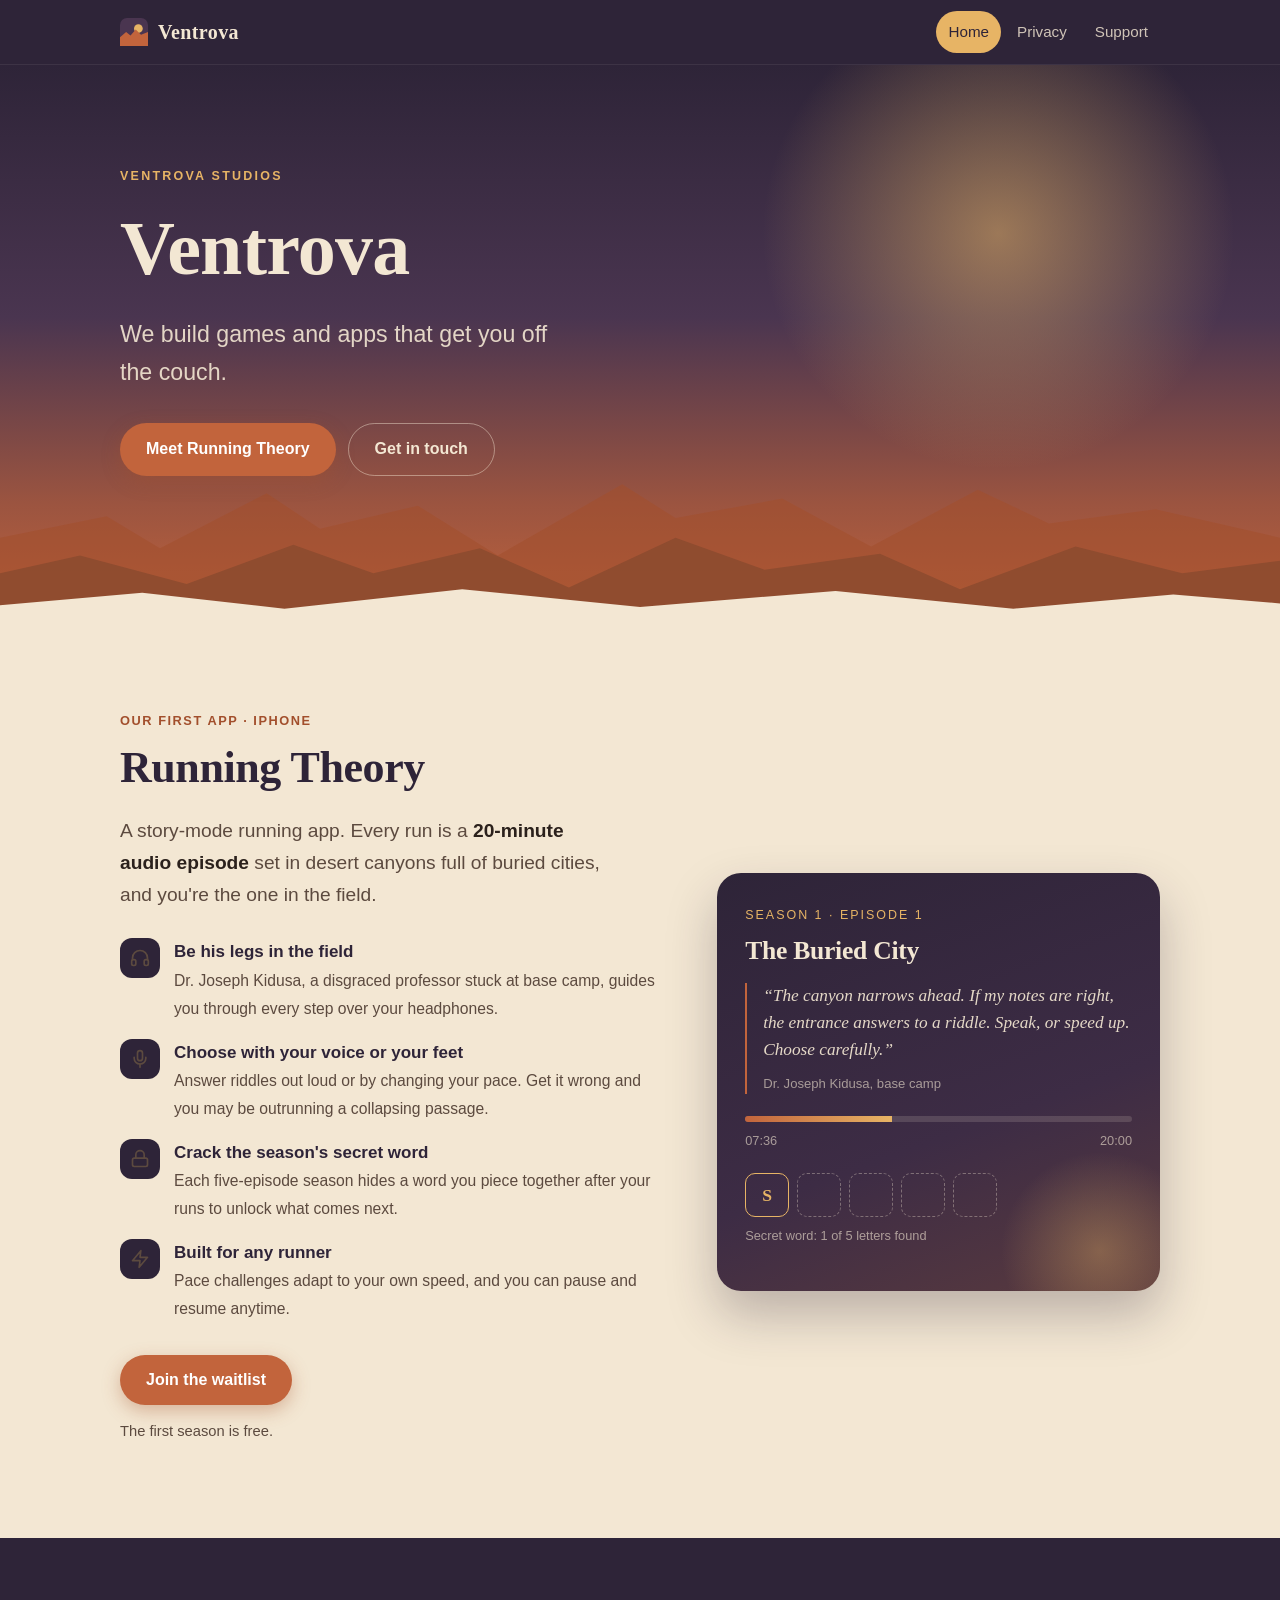
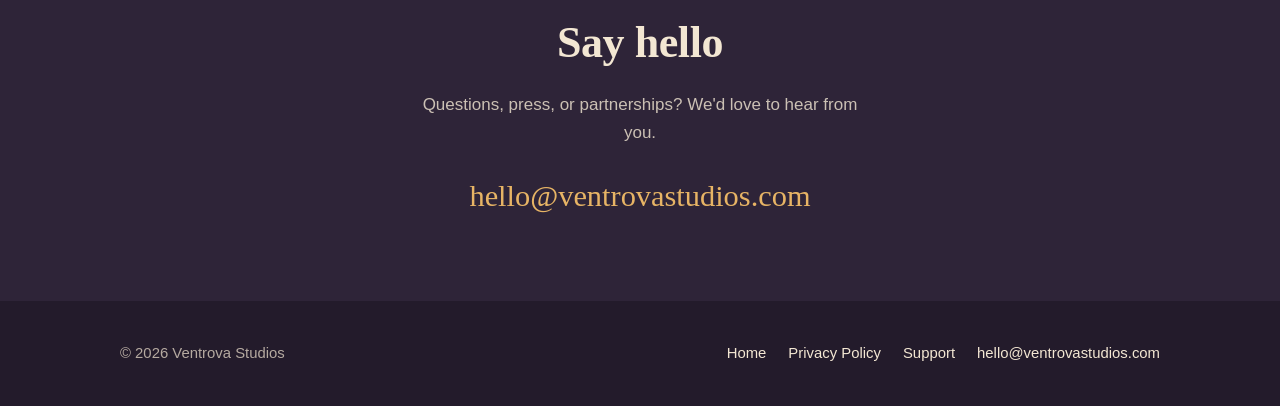
==== index.html @ 7eede2f4 "Add Ventrova Studios website Static GitHub Pages site: home page with Running Theory, privacy policy" ====
<!DOCTYPE html>
<html lang="en">
<head>
  <meta charset="utf-8">
  <meta name="viewport" content="width=device-width, initial-scale=1">
  <title>Ventrova Studios — Games and apps that get you off the couch</title>
  <meta name="description" content="Ventrova Studios builds games and apps that get you off the couch. Meet Running Theory, a story-mode running adventure for iPhone.">
  <meta name="theme-color" content="#2e2438">
  <meta property="og:title" content="Ventrova Studios">
  <meta property="og:description" content="Games and apps that get you off the couch.">
  <meta property="og:type" content="website">
  <meta property="og:url" content="https://ventrovastudios.com/">
  <link rel="icon" href="data:image/svg+xml,%3Csvg xmlns='http://www.w3.org/2000/svg' viewBox='0 0 32 32'%3E%3Crect width='32' height='32' rx='8' fill='%232e2438'/%3E%3Ccircle cx='21' cy='12' r='5' fill='%23e7b465'/%3E%3Cpath d='M0 32V22l7-6 5 4 6-7 6 6 8-3v16z' fill='%23c2643c'/%3E%3C/svg%3E">
  <link rel="stylesheet" href="style.css">
</head>
<body>
  <a class="skip-link" href="#main">Skip to content</a>

  <header class="site-header">
    <nav class="container nav" aria-label="Main">
      <a class="brand" href="index.html">
        <svg class="brand-mark" viewBox="0 0 32 32" aria-hidden="true"><rect width="32" height="32" rx="8" fill="#4a3550"/><circle cx="21" cy="12" r="5" fill="#e7b465"/><path d="M0 32V22l7-6 5 4 6-7 6 6 8-3v16z" fill="#c2643c"/></svg>
        <span class="brand-text">Ventrova</span>
      </a>
      <ul class="nav-links">
        <li><a href="index.html" aria-current="page">Home</a></li>
        <li><a href="privacy.html">Privacy</a></li>
        <li><a href="support.html">Support</a></li>
      </ul>
    </nav>
  </header>

  <main id="main">
    <section class="hero">
      <div class="container hero-inner">
        <span class="eyebrow">Ventrova Studios</span>
        <h1>Ventrova</h1>
        <p class="lede">We build games and apps that get you off the couch.</p>
        <div class="btn-row">
          <a class="btn btn-primary" href="#running-theory">Meet Running Theory</a>
          <a class="btn btn-ghost" href="#contact">Get in touch</a>
        </div>
      </div>
      <svg class="canyon" viewBox="0 0 1440 220" preserveAspectRatio="none" aria-hidden="true">
        <path d="M0 120 L120 96 L180 132 L300 70 L360 110 L470 84 L560 140 L700 60 L760 98 L880 76 L980 130 L1100 66 L1180 104 L1300 88 L1440 120 V220 H0Z" fill="#a24f2c" opacity="0.55"/>
        <path d="M0 160 L90 140 L210 172 L330 128 L420 160 L540 132 L640 176 L760 120 L860 156 L990 138 L1080 178 L1210 130 L1330 160 L1440 146 V220 H0Z" fill="#8a4a2f" opacity="0.8"/>
        <path d="M0 196 L160 182 L320 200 L520 178 L720 198 L940 180 L1140 200 L1320 184 L1440 194 V220 H0Z" fill="#f3e7d3"/>
      </svg>
    </section>

    <section class="section section-sand" id="running-theory" aria-labelledby="rt-title">
      <div class="container app">
        <div>
          <span class="app-tag">Our first app · iPhone</span>
          <h2 class="section-title" id="rt-title">Running Theory</h2>
          <p class="app-pitch">A story-mode running app. Every run is a <strong>20-minute audio episode</strong> set in desert canyons full of buried cities, and you're the one in the field.</p>

          <ul class="features">
            <li>
              <span class="feature-icon" aria-hidden="true"><svg viewBox="0 0 24 24" fill="none" stroke="currentColor" stroke-width="2" stroke-linecap="round" stroke-linejoin="round"><path d="M3 14v-2a9 9 0 0 1 18 0v2"/><rect x="2" y="14" width="5" height="7" rx="2"/><rect x="17" y="14" width="5" height="7" rx="2"/></svg></span>
              <div><strong>Be his legs in the field</strong><span>Dr. Joseph Kidusa, a disgraced professor stuck at base camp, guides you through every step over your headphones.</span></div>
            </li>
            <li>
              <span class="feature-icon" aria-hidden="true"><svg viewBox="0 0 24 24" fill="none" stroke="currentColor" stroke-width="2" stroke-linecap="round" stroke-linejoin="round"><path d="M12 2a3 3 0 0 0-3 3v6a3 3 0 0 0 6 0V5a3 3 0 0 0-3-3z"/><path d="M19 10v1a7 7 0 0 1-14 0v-1"/><path d="M12 18v4"/></svg></span>
              <div><strong>Choose with your voice or your feet</strong><span>Answer riddles out loud or by changing your pace. Get it wrong and you may be outrunning a collapsing passage.</span></div>
            </li>
            <li>
              <span class="feature-icon" aria-hidden="true"><svg viewBox="0 0 24 24" fill="none" stroke="currentColor" stroke-width="2" stroke-linecap="round" stroke-linejoin="round"><rect x="3" y="11" width="18" height="10" rx="2"/><path d="M7 11V7a5 5 0 0 1 10 0v4"/></svg></span>
              <div><strong>Crack the season's secret word</strong><span>Each five-episode season hides a word you piece together after your runs to unlock what comes next.</span></div>
            </li>
            <li>
              <span class="feature-icon" aria-hidden="true"><svg viewBox="0 0 24 24" fill="none" stroke="currentColor" stroke-width="2" stroke-linecap="round" stroke-linejoin="round"><path d="M13 2 3 14h9l-1 8 10-12h-9l1-8z"/></svg></span>
              <div><strong>Built for any runner</strong><span>Pace challenges adapt to your own speed, and you can pause and resume anytime.</span></div>
            </li>
          </ul>

          <a class="btn btn-primary" href="https://running-theory.launchlist.page">Join the waitlist</a>
          <p class="app-note">The first season is free.</p>
        </div>

        <aside class="episode-card" aria-label="Example episode">
          <div class="episode-meta">Season 1 · Episode 1</div>
          <h3>The Buried City</h3>
          <blockquote class="transcript">
            “The canyon narrows ahead. If my notes are right, the entrance answers to a riddle. Speak, or speed up. Choose carefully.”
            <cite>Dr. Joseph Kidusa, base camp</cite>
          </blockquote>
          <div class="progress" role="img" aria-label="Episode progress: 7 of 20 minutes"><span></span></div>
          <div class="progress-labels"><span>07:36</span><span>20:00</span></div>
          <div class="word-slots" aria-hidden="true">
            <span class="found">S</span><span></span><span></span><span></span><span></span>
          </div>
          <p class="word-caption">Secret word: 1 of 5 letters found</p>
        </aside>
      </div>
    </section>

    <section class="section contact" id="contact" aria-labelledby="contact-title">
      <div class="container">
        <h2 class="section-title" id="contact-title">Say hello</h2>
        <p>Questions, press, or partnerships? We'd love to hear from you.</p>
        <a class="contact-email" href="mailto:hello@ventrovastudios.com">hello@ventrovastudios.com</a>
      </div>
    </section>
  </main>

  <footer class="site-footer">
    <div class="container footer-inner">
      <p>© 2026 Ventrova Studios</p>
      <ul class="footer-links">
        <li><a href="index.html">Home</a></li>
        <li><a href="privacy.html">Privacy Policy</a></li>
        <li><a href="support.html">Support</a></li>
        <li><a href="mailto:hello@ventrovastudios.com">hello@ventrovastudios.com</a></li>
      </ul>
    </div>
  </footer>
</body>
</html>
---- style.css ----
/* Ventrova Studios — shared styles */

:root {
  --sand: #f3e7d3;
  --sand-deep: #e6d2b3;
  --terracotta: #c2643c;
  --terracotta-dark: #a24f2c;
  --clay: #8a4a2f;
  --dusk: #2e2438;
  --dusk-mid: #4a3550;
  --ink: #2b211c;
  --ink-soft: #5c4a3f;
  --gold: #e7b465;
  --radius: 14px;
  --max: 1080px;
  --serif: "Iowan Old Style", "Palatino Linotype", Palatino, Georgia, serif;
  --sans: -apple-system, BlinkMacSystemFont, "Segoe UI", Roboto, "Helvetica Neue", Arial, sans-serif;
}

*,
*::before,
*::after { box-sizing: border-box; }

html { -webkit-text-size-adjust: 100%; }

body {
  margin: 0;
  font-family: var(--sans);
  font-size: 1.0625rem;
  line-height: 1.65;
  color: var(--ink);
  background: var(--sand);
  display: flex;
  flex-direction: column;
  min-height: 100vh;
}

main { flex: 1; }

img, svg { max-width: 100%; display: block; }

a { color: var(--terracotta-dark); text-underline-offset: 3px; }
a:hover { color: var(--clay); }

h1, h2, h3 {
  font-family: var(--serif);
  line-height: 1.15;
  letter-spacing: -0.01em;
  margin: 0 0 0.5em;
}

.container {
  width: 100%;
  max-width: var(--max);
  margin: 0 auto;
  padding: 0 20px;
}

.narrow { max-width: 760px; }

.skip-link {
  position: absolute;
  left: -999px;
  top: 0;
  background: var(--terracotta);
  color: #fff;
  padding: 8px 14px;
  z-index: 100;
}
.skip-link:focus { left: 12px; top: 12px; }

/* ---------- Nav ---------- */

.site-header {
  background: var(--dusk);
  color: var(--sand);
  position: sticky;
  top: 0;
  z-index: 10;
  border-bottom: 1px solid rgba(243, 231, 211, 0.08);
}

.nav {
  display: flex;
  align-items: center;
  justify-content: space-between;
  gap: 16px;
  min-height: 64px;
}

.brand {
  display: inline-flex;
  align-items: center;
  gap: 10px;
  color: var(--sand);
  text-decoration: none;
  font-family: var(--serif);
  font-size: 1.25rem;
  font-weight: 600;
  letter-spacing: 0.02em;
}
.brand:hover { color: #fff; }
.brand-mark { width: 28px; height: 28px; flex: none; }

.nav-links {
  display: flex;
  gap: 4px;
  list-style: none;
  margin: 0;
  padding: 0;
}

.nav-links a {
  display: block;
  padding: 8px 12px;
  border-radius: 999px;
  color: rgba(243, 231, 211, 0.82);
  text-decoration: none;
  font-size: 0.95rem;
  font-weight: 500;
}
.nav-links a:hover { color: #fff; background: rgba(243, 231, 211, 0.08); }
.nav-links a[aria-current="page"] { color: var(--dusk); background: var(--gold); }

/* ---------- Hero ---------- */

.hero {
  position: relative;
  overflow: hidden;
  color: var(--sand);
  background:
    radial-gradient(circle at 78% 30%, rgba(231, 180, 101, 0.55) 0, rgba(231, 180, 101, 0) 22%),
    linear-gradient(180deg, var(--dusk) 0%, var(--dusk-mid) 45%, #9b5440 78%, var(--terracotta) 100%);
  padding: 96px 0 0;
}

.hero-inner { position: relative; z-index: 2; padding-bottom: 150px; }

.eyebrow {
  display: inline-block;
  font-size: 0.78rem;
  font-weight: 600;
  letter-spacing: 0.18em;
  text-transform: uppercase;
  color: var(--gold);
  margin-bottom: 18px;
}

.hero h1 {
  font-size: clamp(2.6rem, 8vw, 4.75rem);
  font-weight: 600;
  margin-bottom: 0.3em;
}

.hero .lede {
  font-size: clamp(1.15rem, 2.6vw, 1.45rem);
  max-width: 34ch;
  color: rgba(243, 231, 211, 0.9);
  margin: 0 0 32px;
}

.canyon {
  position: absolute;
  left: 0;
  right: 0;
  bottom: -1px;
  width: 100%;
  height: auto;
  z-index: 1;
}

/* ---------- Buttons ---------- */

.btn {
  display: inline-flex;
  align-items: center;
  justify-content: center;
  gap: 8px;
  min-height: 48px;
  padding: 12px 26px;
  border-radius: 999px;
  font-weight: 600;
  font-size: 1rem;
  text-decoration: none;
  transition: transform 0.15s ease, background-color 0.15s ease, box-shadow 0.15s ease;
}
.btn:hover { transform: translateY(-1px); }

.btn-primary {
  background: var(--terracotta);
  color: #fff;
  box-shadow: 0 6px 18px rgba(162, 79, 44, 0.35);
}
.btn-primary:hover { background: var(--terracotta-dark); color: #fff; }

.btn-ghost {
  color: var(--sand);
  border: 1.5px solid rgba(243, 231, 211, 0.45);
}
.btn-ghost:hover { color: #fff; border-color: var(--sand); }

.btn-row { display: flex; flex-wrap: wrap; gap: 12px; }

/* ---------- Sections ---------- */

.section { padding: 80px 0; }

.section-sand { background: var(--sand); }
.section-deep { background: var(--sand-deep); }

.section-title {
  font-size: clamp(1.9rem, 5vw, 2.75rem);
  color: var(--dusk);
}

/* App feature */

.app {
  display: grid;
  grid-template-columns: 1.1fr 0.9fr;
  gap: 56px;
  align-items: center;
}

.app-tag {
  display: inline-block;
  font-size: 0.8rem;
  font-weight: 600;
  letter-spacing: 0.12em;
  text-transform: uppercase;
  color: var(--terracotta-dark);
  margin-bottom: 12px;
}

.app-pitch {
  font-size: 1.2rem;
  color: var(--ink-soft);
  margin: 0 0 28px;
  max-width: 46ch;
}

.app-pitch strong { color: var(--ink); }

.features {
  list-style: none;
  padding: 0;
  margin: 0 0 32px;
  display: grid;
  gap: 16px;
}

.features li {
  display: grid;
  grid-template-columns: 40px 1fr;
  gap: 14px;
  align-items: start;
}

.feature-icon {
  width: 40px;
  height: 40px;
  border-radius: 12px;
  background: var(--dusk);
  color: var(--gold);
  display: grid;
  place-items: center;
}
.feature-icon svg { width: 20px; height: 20px; }

.features strong { display: block; color: var(--dusk); }
.features span { color: var(--ink-soft); font-size: 0.98rem; }

.app-note { margin-top: 14px; font-size: 0.92rem; color: var(--ink-soft); }

/* Episode card */

.episode-card {
  position: relative;
  background: linear-gradient(160deg, var(--dusk) 0%, #3d2c45 60%, #5a3a3e 100%);
  color: var(--sand);
  border-radius: 24px;
  padding: 32px 28px;
  box-shadow: 0 24px 50px rgba(46, 36, 56, 0.28);
  overflow: hidden;
}

.episode-card::after {
  content: "";
  position: absolute;
  inset: auto -40px -60px auto;
  width: 200px;
  height: 200px;
  border-radius: 50%;
  background: radial-gradient(circle, rgba(231, 180, 101, 0.35), rgba(231, 180, 101, 0) 70%);
}

.episode-meta {
  font-size: 0.78rem;
  letter-spacing: 0.16em;
  text-transform: uppercase;
  color: var(--gold);
  margin-bottom: 10px;
}

.episode-card h3 { font-size: 1.6rem; margin-bottom: 18px; }

.transcript {
  font-family: var(--serif);
  font-style: italic;
  font-size: 1.08rem;
  line-height: 1.55;
  border-left: 2px solid var(--terracotta);
  padding-left: 16px;
  margin: 0 0 22px;
  color: rgba(243, 231, 211, 0.92);
}

.transcript cite {
  display: block;
  margin-top: 10px;
  font-style: normal;
  font-family: var(--sans);
  font-size: 0.82rem;
  color: rgba(243, 231, 211, 0.6);
}

.progress {
  height: 6px;
  border-radius: 999px;
  background: rgba(243, 231, 211, 0.15);
  overflow: hidden;
}
.progress span {
  display: block;
  width: 38%;
  height: 100%;
  background: linear-gradient(90deg, var(--terracotta), var(--gold));
}

.progress-labels {
  display: flex;
  justify-content: space-between;
  font-size: 0.8rem;
  color: rgba(243, 231, 211, 0.6);
  margin-top: 8px;
  font-variant-numeric: tabular-nums;
}

.word-slots {
  display: flex;
  gap: 8px;
  margin-top: 22px;
}
.word-slots span {
  flex: 1;
  aspect-ratio: 1;
  max-width: 44px;
  border-radius: 10px;
  border: 1.5px dashed rgba(243, 231, 211, 0.35);
  display: grid;
  place-items: center;
  font-family: var(--serif);
  font-weight: 600;
  font-size: 1.1rem;
}
.word-slots span.found {
  border-style: solid;
  border-color: var(--gold);
  color: var(--gold);
}
.word-caption { font-size: 0.8rem; color: rgba(243, 231, 211, 0.6); margin-top: 8px; }

/* Contact band */

.contact {
  text-align: center;
  background: var(--dusk);
  color: var(--sand);
}
.contact .section-title { color: var(--sand); }
.contact p { color: rgba(243, 231, 211, 0.8); margin: 0 auto 24px; max-width: 46ch; }
.contact-email {
  font-family: var(--serif);
  font-size: clamp(1.3rem, 4.6vw, 1.9rem);
  color: var(--gold);
  text-decoration: none;
  word-break: break-word;
}
.contact-email:hover { color: #fff; text-decoration: underline; }

/* ---------- Content pages ---------- */

.page-header {
  background: linear-gradient(180deg, var(--dusk) 0%, var(--dusk-mid) 100%);
  color: var(--sand);
  padding: 64px 0 56px;
}
.page-header h1 { font-size: clamp(2.2rem, 6vw, 3.25rem); }
.page-header p { color: rgba(243, 231, 211, 0.82); margin: 0; max-width: 52ch; }

.prose { padding: 56px 0 80px; }
.prose h2 {
  font-size: 1.55rem;
  color: var(--dusk);
  margin-top: 2em;
}
.prose h2:first-child { margin-top: 0; }
.prose h3 { font-size: 1.2rem; color: var(--dusk); margin-top: 1.6em; }
.prose ul { padding-left: 1.25em; }
.prose li { margin-bottom: 0.4em; }
.prose .updated { color: var(--ink-soft); font-size: 0.95rem; }

.card {
  background: #fbf5ea;
  border: 1px solid var(--sand-deep);
  border-radius: var(--radius);
  padding: 24px;
}

.support-contact {
  display: flex;
  flex-wrap: wrap;
  align-items: center;
  justify-content: space-between;
  gap: 16px;
  margin-bottom: 48px;
}
.support-contact h2 { margin: 0 0 4px; font-size: 1.35rem; }
.support-contact p { margin: 0; color: var(--ink-soft); }

/* FAQ */

.faq { display: grid; gap: 12px; }

.faq details {
  background: #fbf5ea;
  border: 1px solid var(--sand-deep);
  border-radius: var(--radius);
  padding: 0 20px;
}

.faq summary {
  cursor: pointer;
  list-style: none;
  padding: 18px 32px 18px 0;
  font-weight: 600;
  color: var(--dusk);
  position: relative;
}
.faq summary::-webkit-details-marker { display: none; }
.faq summary::after {
  content: "+";
  position: absolute;
  right: 0;
  top: 50%;
  transform: translateY(-50%);
  font-size: 1.4rem;
  font-weight: 400;
  color: var(--terracotta);
}
.faq details[open] summary::after { content: "\2212"; }
.faq details p { margin: 0 0 18px; color: var(--ink-soft); }

/* ---------- Footer ---------- */

.site-footer {
  background: #231b2b;
  color: rgba(243, 231, 211, 0.7);
  padding: 40px 0;
  font-size: 0.93rem;
}

.footer-inner {
  display: flex;
  flex-wrap: wrap;
  justify-content: space-between;
  align-items: center;
  gap: 20px;
}

.footer-links {
  display: flex;
  flex-wrap: wrap;
  gap: 6px 22px;
  list-style: none;
  margin: 0;
  padding: 0;
}
.site-footer a { color: var(--sand); text-decoration: none; }
.site-footer a:hover { color: var(--gold); text-decoration: underline; }
.site-footer p { margin: 0; }

/* ---------- Focus ---------- */

a:focus-visible,
summary:focus-visible {
  outline: 3px solid var(--gold);
  outline-offset: 3px;
  border-radius: 6px;
}

/* ---------- Responsive ---------- */

@media (max-width: 860px) {
  .app { grid-template-columns: 1fr; gap: 40px; }
}

@media (max-width: 560px) {
  body { font-size: 1rem; }
  .container { padding: 0 16px; }
  .nav { min-height: 58px; gap: 8px; }
  .brand { font-size: 1.1rem; gap: 8px; }
  .brand-mark { width: 24px; height: 24px; }
  .nav-links a { padding: 7px 10px; font-size: 0.88rem; }
  .hero { padding-top: 64px; }
  .hero-inner { padding-bottom: 100px; }
  .btn-row .btn { flex: 1 1 100%; }
  .section { padding: 60px 0; }
  .episode-card { padding: 26px 20px; }
  .footer-inner { flex-direction: column; align-items: flex-start; }
}

@media (max-width: 360px) {
  .brand-text { display: none; }
}

@media (prefers-reduced-motion: reduce) {
  .btn { transition: none; }
  .btn:hover { transform: none; }
}
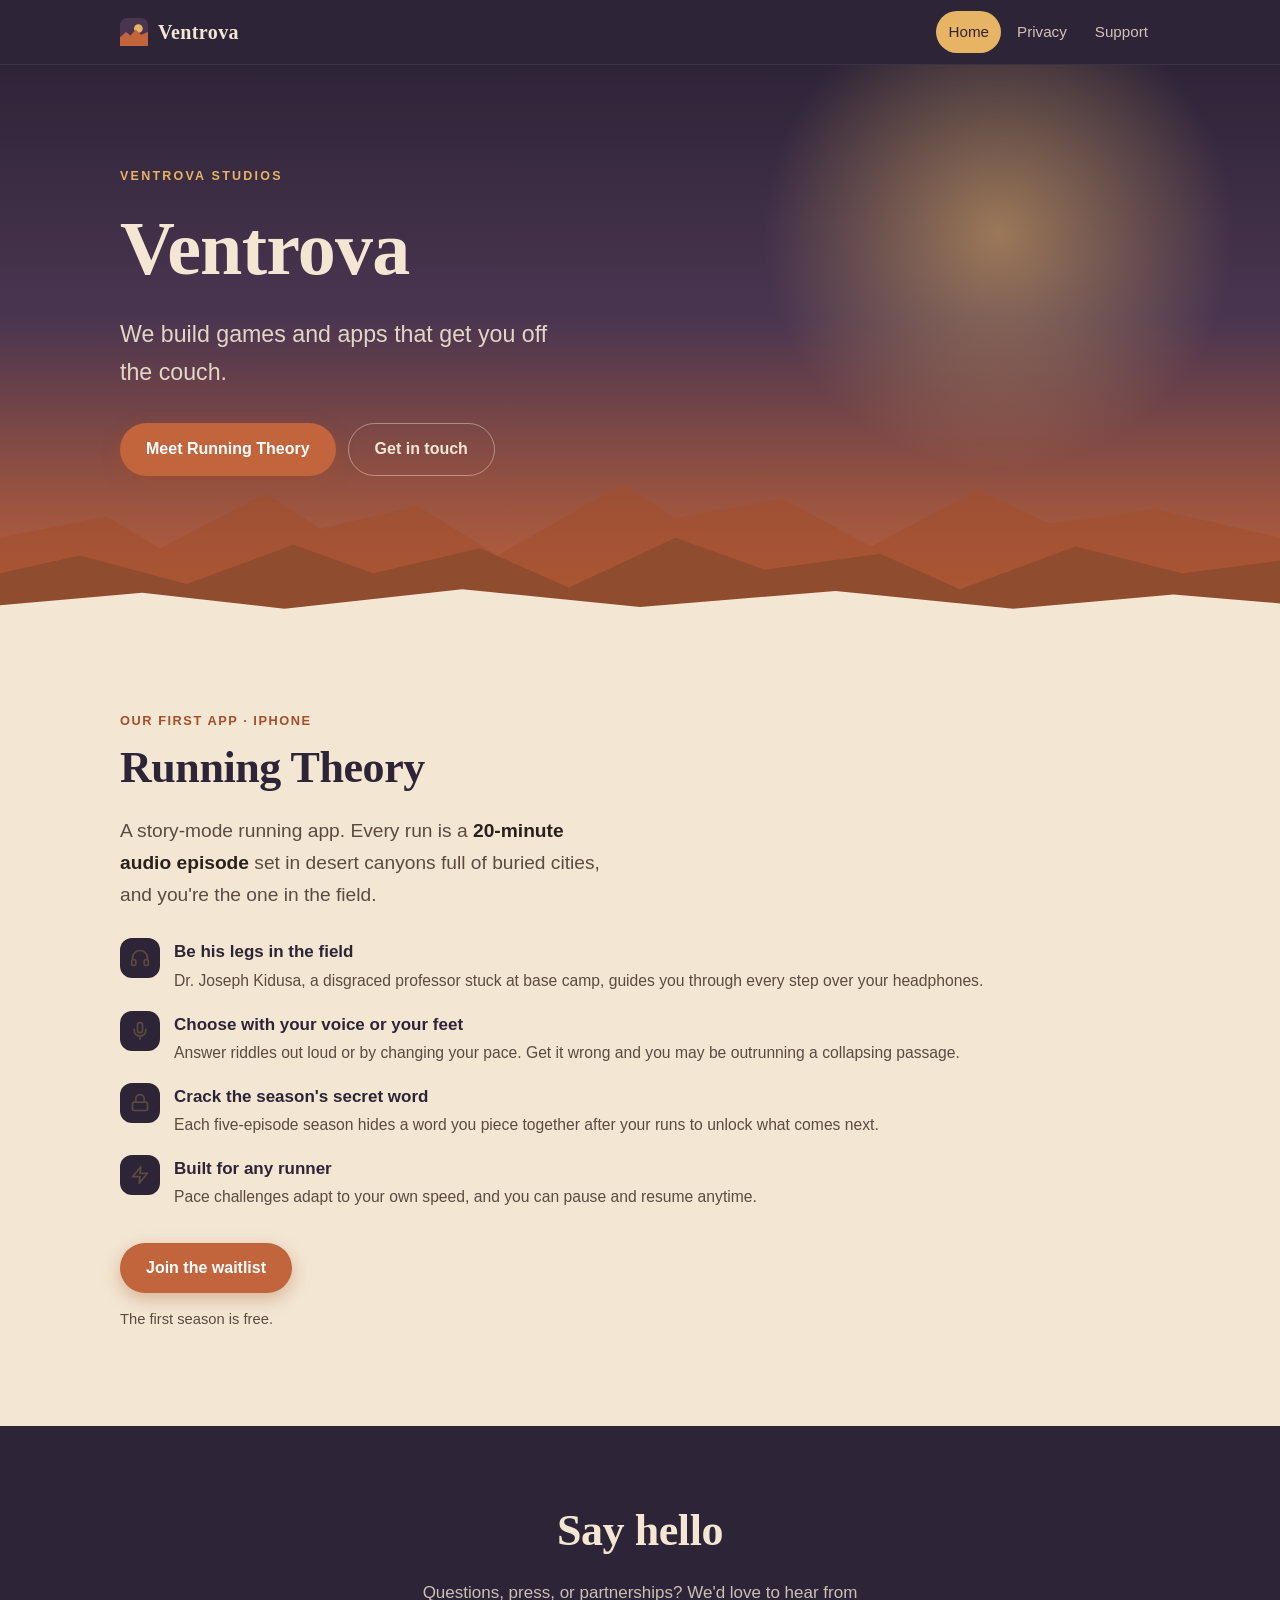
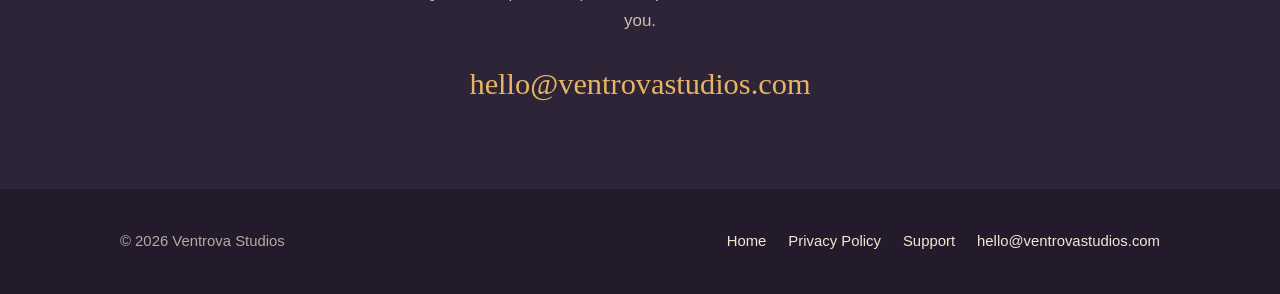
==== commit b162e967: "Describe waitlist fields exactly and remove placeholder episode card The LaunchList form asks for na" ====
--- a/index.html
+++ b/index.html
@@ -49,7 +49,7 @@
     </section>
 
     <section class="section section-sand" id="running-theory" aria-labelledby="rt-title">
-      <div class="container app">
+      <div class="container">
         <div>
           <span class="app-tag">Our first app · iPhone</span>
           <h2 class="section-title" id="rt-title">Running Theory</h2>
@@ -77,21 +77,6 @@
           <a class="btn btn-primary" href="https://running-theory.launchlist.page">Join the waitlist</a>
           <p class="app-note">The first season is free.</p>
         </div>
-
-        <aside class="episode-card" aria-label="Example episode">
-          <div class="episode-meta">Season 1 · Episode 1</div>
-          <h3>The Buried City</h3>
-          <blockquote class="transcript">
-            “The canyon narrows ahead. If my notes are right, the entrance answers to a riddle. Speak, or speed up. Choose carefully.”
-            <cite>Dr. Joseph Kidusa, base camp</cite>
-          </blockquote>
-          <div class="progress" role="img" aria-label="Episode progress: 7 of 20 minutes"><span></span></div>
-          <div class="progress-labels"><span>07:36</span><span>20:00</span></div>
-          <div class="word-slots" aria-hidden="true">
-            <span class="found">S</span><span></span><span></span><span></span><span></span>
-          </div>
-          <p class="word-caption">Secret word: 1 of 5 letters found</p>
-        </aside>
       </div>
     </section>
 
